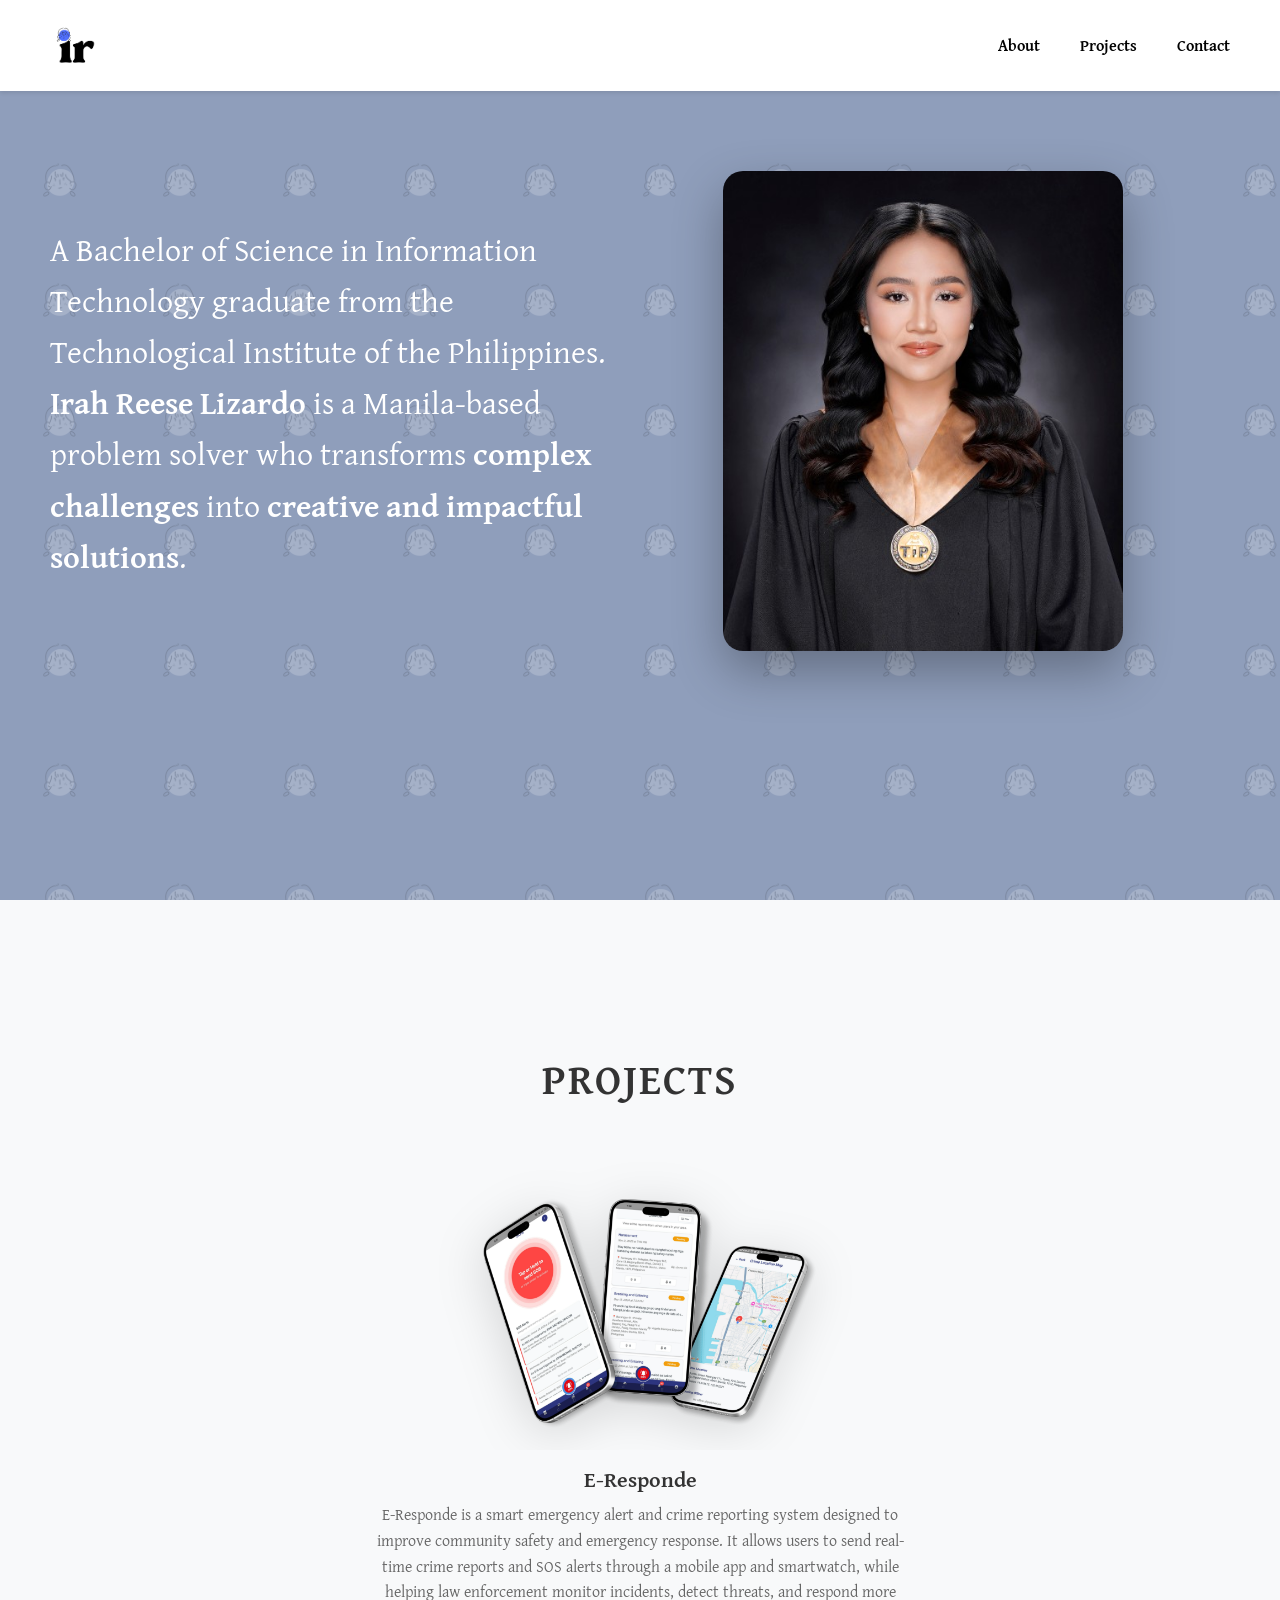
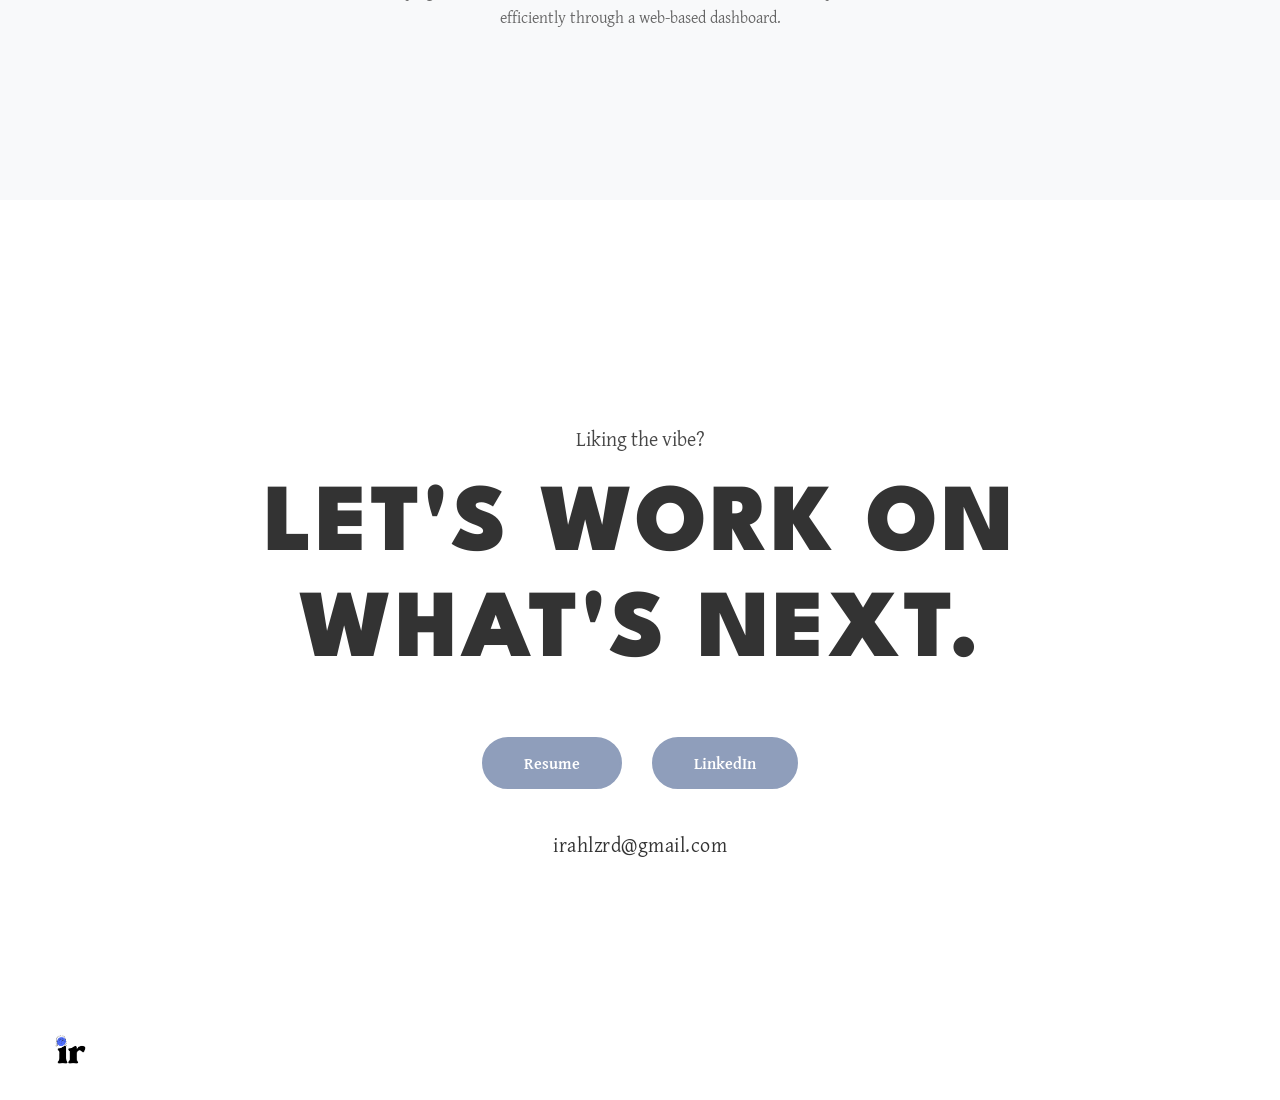
==== index.html @ 12c35921 "portfolio commit" ====
<!DOCTYPE html>
<html lang="en">
<head>
    <meta charset="UTF-8">
    <meta name="viewport" content="width=device-width, initial-scale=1.0">
    <title>Irah Reese Lizardo - E-Portfolio</title>
    <!-- Bootstrap CSS -->
    <link href="https://cdnjs.cloudflare.com/ajax/libs/bootstrap/5.3.0/css/bootstrap.min.css" rel="stylesheet">
    <!-- Gentium Plus Font -->
    <link href="https://fonts.googleapis.com/css2?family=Gentium+Plus:wght@400;700&display=swap" rel="stylesheet">
    <!-- League Spartan Font -->
    <link href="https://fonts.googleapis.com/css2?family=League+Spartan:wght@400;700;900&display=swap" rel="stylesheet">
    <link rel="stylesheet" href="styles.css">
</head>
<body>
    <!-- SECTION 1: HERO SECTION -->
    <section class="hero">
        <header class="header">
            <div class="logo"><img src="images/logo.png" alt="Logo"></div>
            <nav class="nav">
                <a href="#about">About</a>
                <a href="#projects">Projects</a>
                <a href="#contact">Contact</a>
            </nav>
        </header>

        <div class="hero-container">
            <div class="row w-100 align-items-center g-4">
                <div class="col-12 col-lg-6 hero-image d-flex justify-content-center order-1 order-lg-2">
                    <img src="images/TOGA.jpg" alt="Irah Reese Lizardo">
                </div>
                <div class="col-12 col-lg-6 hero-content order-2 order-lg-1">
                    <p class="hero-text">
                        A Bachelor of Science in Information Technology graduate from the Technological Institute of the Philippines. 
                        <strong>Irah Reese Lizardo</strong> is a Manila-based problem solver who transforms 
                        <strong>complex challenges</strong> into <strong>creative and impactful solutions</strong>.
                    </p>
                </div>
            </div>
        </div>
    </section>

    <!-- SECTION 2: PROJECTS SECTION -->
    <section class="projects" id="projects">
        <div class="container-fluid px-4 px-md-5">
            <h2 class="section-title mb-5">PROJECTS</h2>
            <div class="row justify-content-center g-4">
                <div class="col-12 col-lg-6 d-flex justify-content-center">
                    <a href="project1-detail.html" style="text-decoration: none; color: inherit; width: 100%;">
                        <div class="project-card">
                            <div class="project-mockup">
                                <div class="mockup-placeholder">
                                    <img src="images/Project1.png" alt="Project 1">
                                </div>
                            </div>
                            <h3>E-Responde</h3>
                            <p>E-Responde is a smart emergency alert and crime reporting system designed to improve community safety and emergency response. It allows users to send real-time crime reports and SOS alerts through a mobile app and smartwatch, while helping law enforcement monitor incidents, detect threats, and respond more efficiently through a web-based dashboard.</p>
                        </div>
                    </a>
                </div>

                <!-- 
                <div class="col-12 col-lg-6 d-flex justify-content-center">
                    <div class="project-card" style="width: 100%;">
                        <div class="project-mockup">
                            <div class="mockup-placeholder">
                                <img src="images/Project1.png" alt="Project 1">
                            </div>
                        </div>
                        <h3>PROJECT TITLE</h3>
                        <p>Project Brief Description</p>
                    </div>
                </div>
                -->
            </div>
        </div>
    </section>

    <!-- SECTION 3: CALL-TO-ACTION SECTION -->
    <section class="cta">
        <div class="cta-content">
            <p class="cta-question">Liking the vibe?</p>
            <h2 class="cta-title">LET'S WORK ON<br>WHAT'S NEXT.</h2>
            <div class="cta-buttons">
                <a href="resume.pdf" class="btn btn-primary" download>Resume</a>
                <a href="https://www.linkedin.com/in/irah-reese-lizardo-a50145398" class="btn btn-primary" target="_blank">LinkedIn</a>
            </div>
            <p class="cta-email"><a href="mailto:irahlzrd@gmail.com" style="text-decoration: none; color: inherit;">irahlzrd@gmail.com</a></p>
        </div>
        <footer class="footer">
            <div class="footer-logo"><img src="images/logo.png" alt="Logo"></div>
        </footer>
    </section>

    <!-- Bootstrap JS -->
    <script src="https://cdnjs.cloudflare.com/ajax/libs/bootstrap/5.3.0/js/bootstrap.bundle.min.js"></script>

    <script>
        let lastScrollY = window.scrollY;

        window.addEventListener('scroll', () => {
            if (window.scrollY > lastScrollY && window.scrollY > 80) {
                document.querySelector('.header').classList.add('hidden');
            } else {
                document.querySelector('.header').classList.remove('hidden');
            }
            lastScrollY = window.scrollY;
        });
    </script>
</body>
</html>
---- styles.css ----
/* GENERAL STYLES */
* {
    margin: 0;
    padding: 0;
    box-sizing: border-box;
}

html {
    scroll-behavior: smooth;
}

body {
    font-family: 'Gentium Plus', serif;
    color: #333;
    line-height: 1.6;
}

.header {
    display: flex;
    justify-content: space-between;
    align-items: center;
    padding: 20px 50px;
    background-color: #ffffff;
    box-shadow: 0 2px 4px rgba(0, 0, 0, 0.1);
    position: sticky;
    top: 0;
    z-index: 10;
    transition: transform 0.3s ease;
}

.header.hidden {
    transform: translateY(-100%);
}

.logo {
    font-size: 28px;
    font-weight: bold;
    color: #2563eb;
    text-transform: lowercase;
}

.logo img {
    height: 50px;
    width: auto;
    object-fit: contain;
}

.nav {
    display: flex;
    gap: 40px;
}

.nav a {
    text-decoration: none;
    color: #000;
    font-size: 16px;
    font-weight: 700;
    transition: color 0.3s ease;
}

.nav a:hover {
    color: #2563eb;
}

/* SECTION 1: HERO SECTION */
.hero {
    background: #8F9EBB;
    min-height: 100vh;
    display: flex;
    flex-direction: column;
    position: relative;
    overflow: hidden;
}

.hero::before {
    content: '';
    position: absolute;
    top: 0;
    left: 0;
    right: 0;
    bottom: 0;
    background-image: url('images/small.png');
    background-repeat: repeat;
    background-size: 120px 120px;
    opacity: 0.2;
    pointer-events: none;
}

.hero-container {
    padding: 80px 50px;
    position: relative;
    z-index: 1;
}

.hero-content {
    flex: 1;
}

.hero-text {
    font-size: 32px;
    color: white;
    line-height: 1.6;
    font-weight: 300;
}

.hero-text strong {
    font-weight: 600;
    color: white;
}

.hero-image {
    display: flex;
    justify-content: center;
}

.hero-image img {
    width: 100%;
    max-width: 400px;
    height: auto;
    border-radius: 20px;
    box-shadow: 0 20px 50px rgba(0, 0, 0, 0.3);
    object-fit: cover;
}

@media (max-width: 991px) {
    .hero-image img {
        max-width: 300px;
    }
}

@media (max-width: 768px) {
    .hero-image img {
        max-width: 250px;
    }
}

/* SECTION 2: PROJECTS SECTION */
.projects {
    padding: 40px 50px;
    background-color: #f8f9fa;
    min-height: 100vh;
    display: flex;
    flex-direction: column;
    justify-content: center;
}

.section-title {
    text-align: center;
    font-size: 42px;
    font-weight: 600;
    margin-bottom: 30px;
    color: #333;
    letter-spacing: 2px;
}

.projects-container {
    display: grid;
    grid-template-columns: 1fr 1fr;
    gap: 40px;
    max-width: 1400px;
    margin: 0 auto;
    align-items: start;
}

.project-card {
    text-align: center;
    cursor: pointer;
    width: 100%;
}

.project-card:hover {
    transform: none;
    box-shadow: none;
}

.project-mockup {
    margin-bottom: 16px;
    display: flex;
    justify-content: center;
    align-items: center;
}

.project-card:hover .project-mockup {
    transform: none;
}

.mockup-placeholder {
    width: 100%;
    height: auto;
    background: transparent;
    border-radius: 15px;
    display: flex;
    align-items: center;
    justify-content: center;
    overflow: hidden;
    cursor: pointer;
    transition: transform 0.3s ease;
}

.mockup-placeholder:hover {
    transform: translateY(-10px);
}

.mockup-placeholder img {
    width: 100%;
    height: auto;
    max-height: 55vh;
    object-fit: contain;
    border-radius: 15px;
    filter: drop-shadow(0 10px 25px rgba(0, 0, 0, 0.15));
    transition: filter 0.3s ease;
}

.mockup-placeholder:hover img {
    filter: drop-shadow(0 20px 40px rgba(0, 0, 0, 0.25));
}

.project-card h3 {
    font-size: 22px;
    color: #333;
    margin-bottom: 10px;
    margin-top: 0;
    font-weight: 600;
}

.project-card p {
    font-size: 16px;
    color: #666;
    font-weight: 300;
}

/* SECTION 3: CALL-TO-ACTION SECTION */
.cta {
    background: #ffffff;
    min-height: 100vh;
    display: flex;
    flex-direction: column;
    justify-content: center;
    align-items: center;
    padding: 100px 50px;
    position: relative;
    overflow: hidden;
    color: #333;
}

.cta::before {
    content: '';
    display: none;
}

.cta-content {
    text-align: center;
    position: relative;
    z-index: 1;
}

.cta-question {
    font-size: 20px;
    font-weight: 300;
    margin-bottom: 20px;
    opacity: 0.9;
}

.cta-title {
    font-size: 96px;
    font-weight: 900;
    line-height: 1.1;
    margin-bottom: 50px;
    text-transform: uppercase;
    letter-spacing: 3px;
    font-family: 'League Spartan', sans-serif;
}

.cta-buttons {
    display: flex;
    gap: 30px;
    justify-content: center;
    margin-bottom: 40px;
}

.btn {
    padding: 12px 40px;
    font-size: 16px;
    font-weight: 600;
    border-radius: 50px;
    text-decoration: none;
    transition: all 0.3s ease;
    border: 2px solid #8F9EBB;
    cursor: pointer;
}

.btn-primary {
    background-color: #8F9EBB;
    color: white;
}

.btn-primary:hover {
    background-color: #7a8aaa;
    color: white;
    transform: scale(1.05);
}

.cta-email {
    font-size: 20px;
    font-weight: 300;
    letter-spacing: 0.5px;
}

.cta-email a {
    transition: all 0.3s ease;
    cursor: pointer;
}

.cta-email a:hover {
    text-decoration: underline;
    opacity: 0.8;
}

/* FOOTER */
.footer {
    position: absolute;
    bottom: 30px;
    left: 50px;
    z-index: 10;
}

.footer-logo {
    font-size: 24px;
    font-weight: bold;
    color: #2563eb;
    text-transform: lowercase;
}

.footer-logo img {
    height: 40px;
    width: auto;
    object-fit: contain;
}

/* RESPONSIVE DESIGN */
@media (max-width: 1024px) {
    .hero-text {
        font-size: 26px;
    }

    .header {
        padding: 20px 40px;
    }

    .projects {
        padding: 40px;
    }

    .cta {
        padding: 80px 40px;
    }

    .cta-title {
        font-size: 48px;
    }

    .mockup-placeholder img {
        max-height: 45vh;
    }
}

@media (max-width: 768px) {
    .header {
        padding: 15px 20px;
    }

    .nav {
        gap: 20px;
    }

    .nav a {
        font-size: 14px;
    }

    .hero-text {
        font-size: 18px;
        line-height: 1.5;
    }

    .hero-container {
        padding: 40px 20px;
    }

    .section-title {
        font-size: 32px;
        margin-bottom: 30px;
    }

    .projects {
        padding: 40px 20px;
        min-height: auto;
    }

    .cta-title {
        font-size: 36px;
        letter-spacing: 2px;
    }

    .cta {
        padding: 60px 20px;
    }

    .cta-buttons {
        flex-direction: column;
        gap: 15px;
    }

    .btn {
        width: 100%;
    }

    .mockup-placeholder img {
        max-height: 35vh;
    }

    .footer {
        left: 20px;
        bottom: 20px;
    }
}

@media (max-width: 480px) {
    .header {
        padding: 12px 15px;
    }

    .logo img {
        height: 40px;
    }

    .nav {
        gap: 15px;
        flex-wrap: wrap;
    }

    .nav a {
        font-size: 12px;
    }

    .hero-text {
        font-size: 16px;
        line-height: 1.4;
    }

    .hero-container {
        padding: 30px 15px;
    }

    .section-title {
        font-size: 24px;
        margin-bottom: 24px;
    }

    .projects {
        padding: 30px 15px;
    }

    .cta-title {
        font-size: 28px;
        letter-spacing: 1px;
        line-height: 1.1;
    }

    .cta-question {
        font-size: 16px;
    }

    .cta-email {
        font-size: 16px;
    }

    .cta {
        padding: 50px 15px;
    }

    .btn {
        padding: 10px 20px;
        font-size: 14px;
    }

    .project-card h3 {
        font-size: 18px;
    }

    .project-card p {
        font-size: 14px;
    }
}
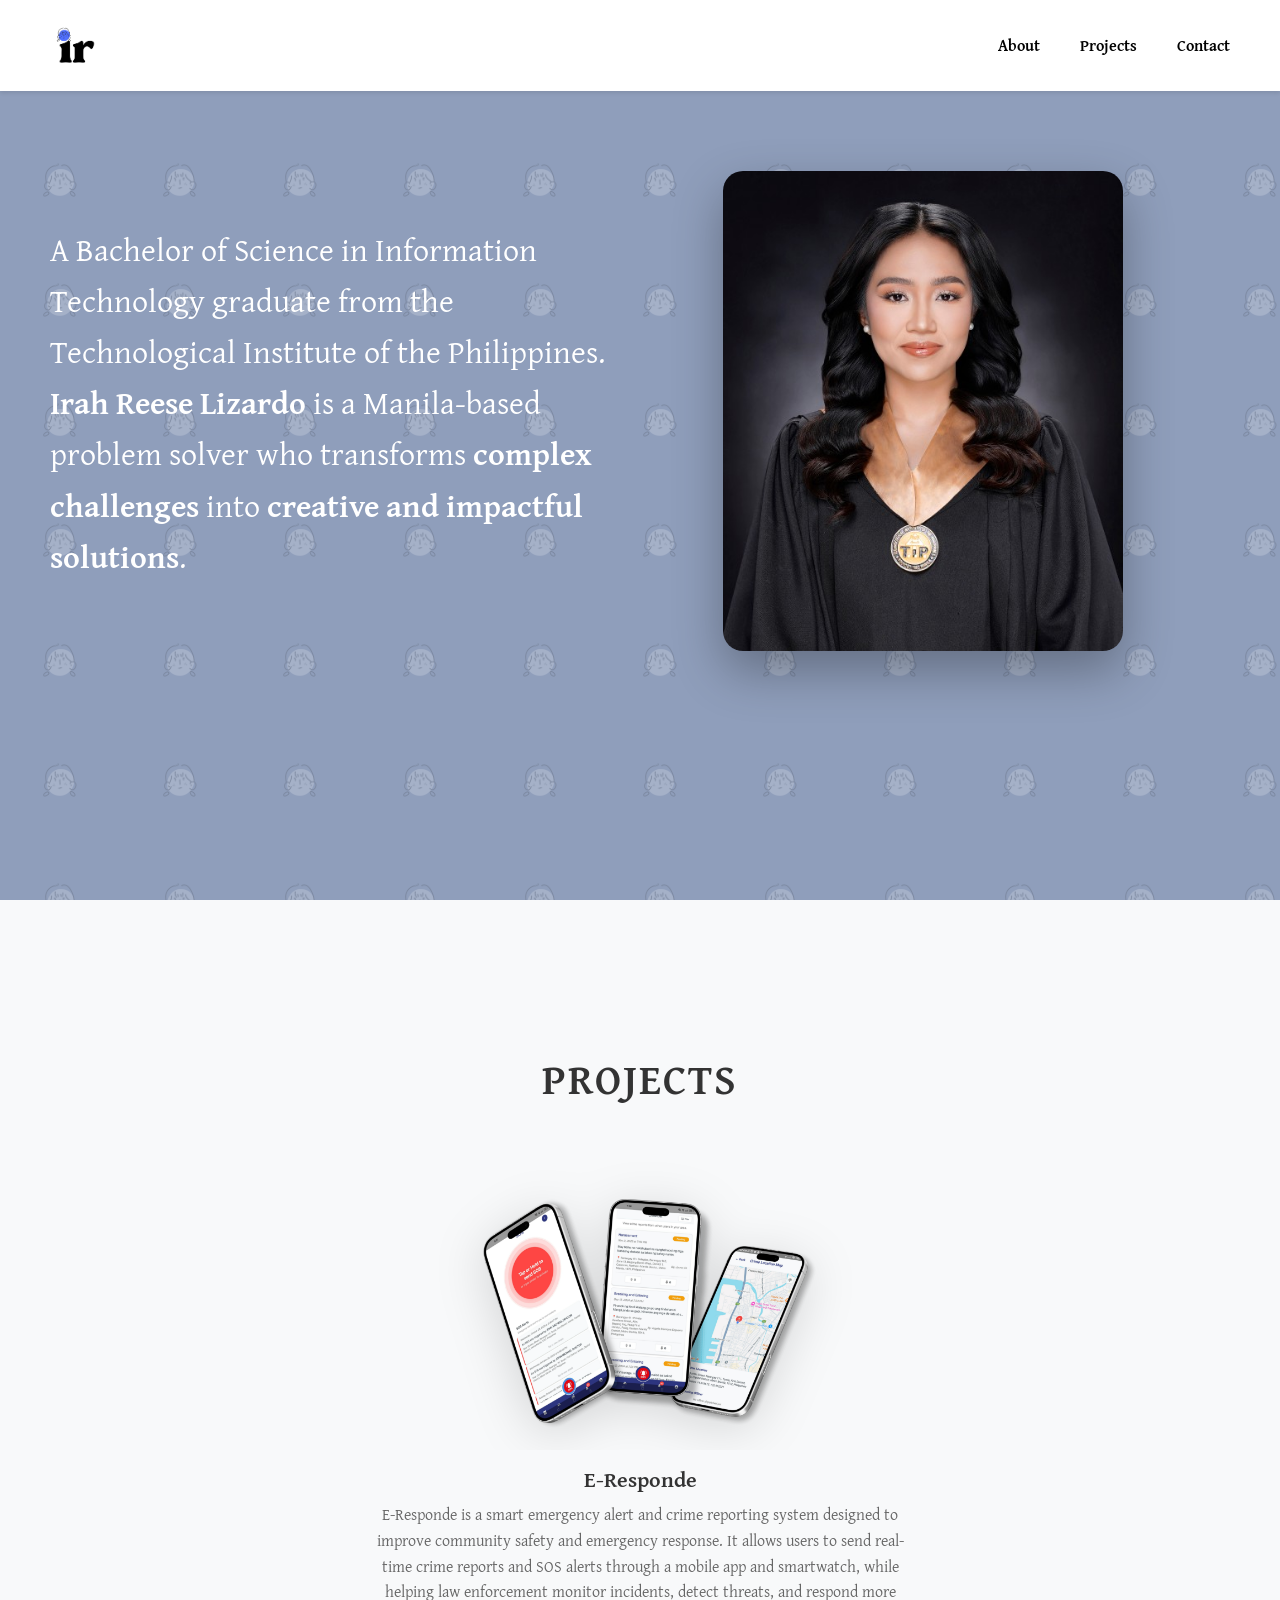
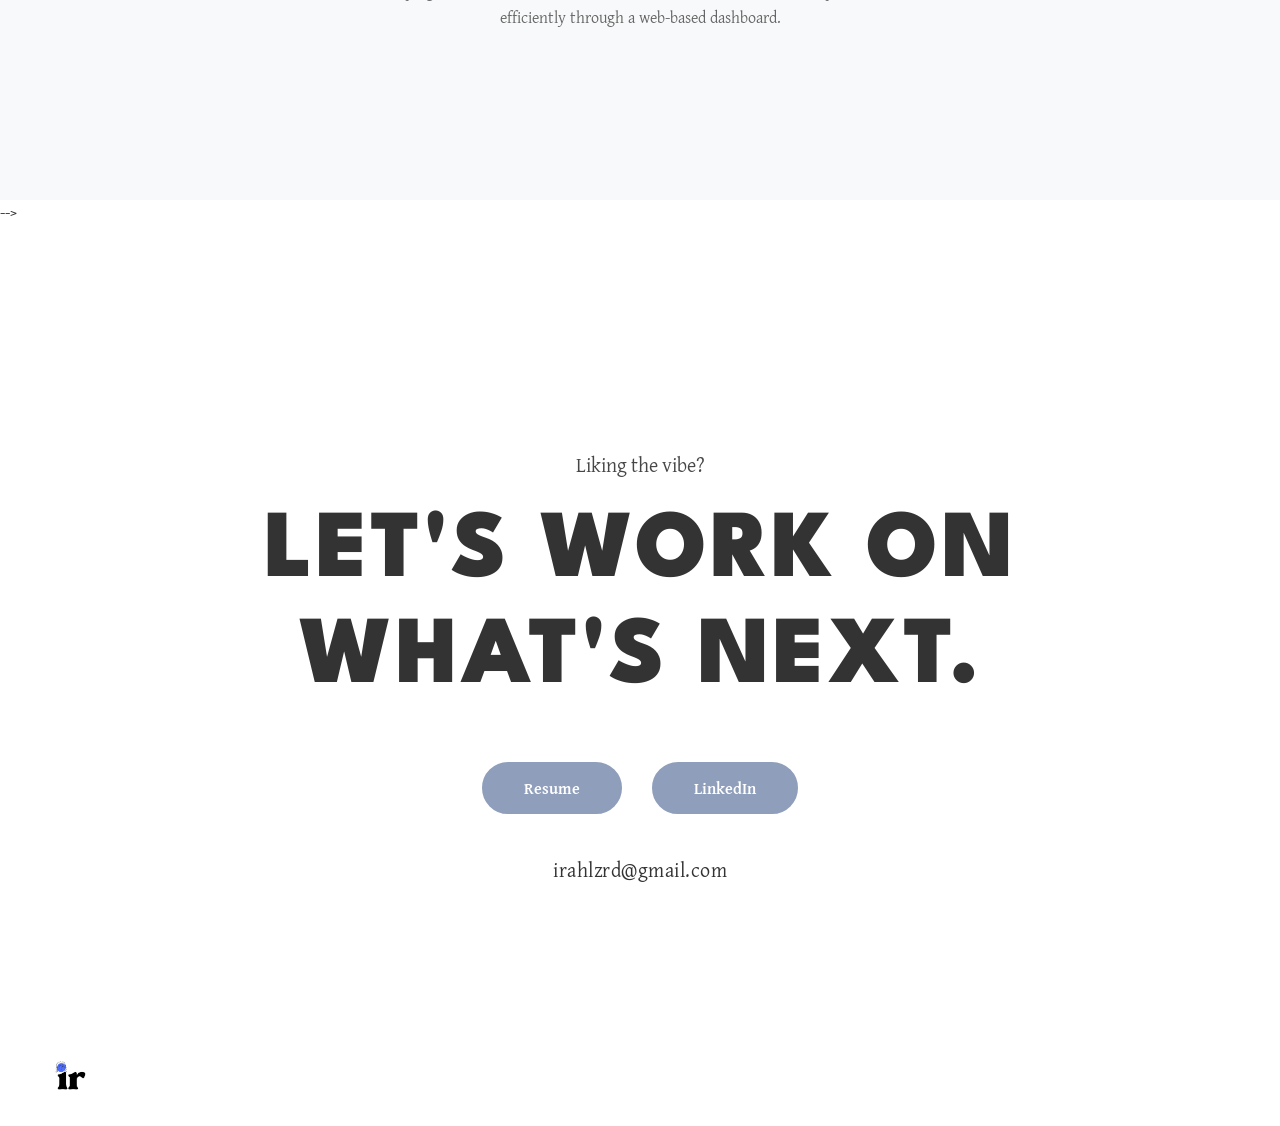
==== commit bbf5116a: "Fix image filename reference" ====
--- a/index.html
+++ b/index.html
@@ -74,7 +74,7 @@
                 -->
             </div>
         </div>
-    </section>
+    </section>-->
 
     <!-- SECTION 3: CALL-TO-ACTION SECTION -->
     <section class="cta">
